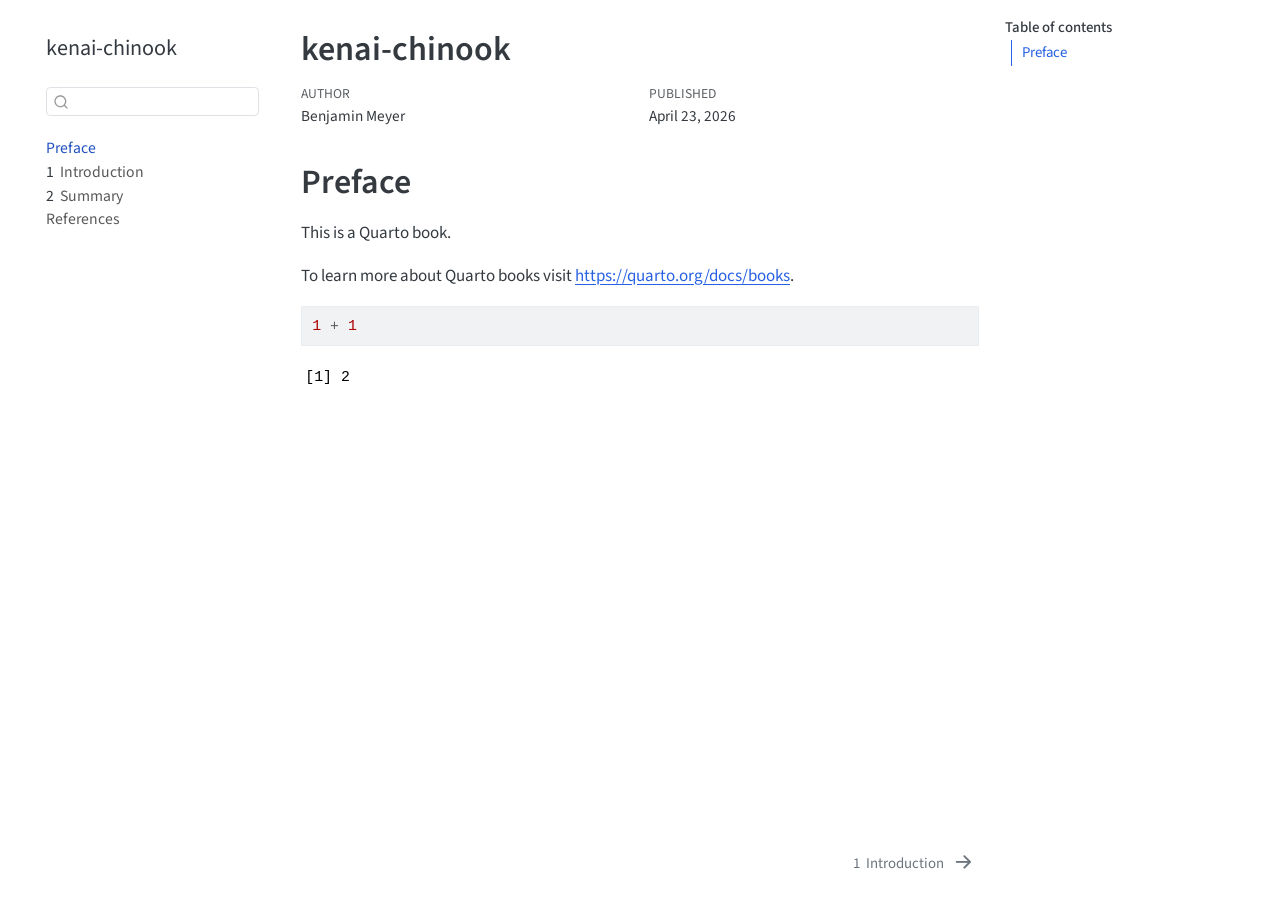
==== _book/index.html @ df3d162c "updated ReadMe" ====
<!DOCTYPE html>
<html xmlns="http://www.w3.org/1999/xhtml" lang="en" xml:lang="en"><head>

<meta charset="utf-8">
<meta name="generator" content="quarto-1.9.36">

<meta name="viewport" content="width=device-width, initial-scale=1.0, user-scalable=yes">

<meta name="author" content="Benjamin Meyer">
<meta name="dcterms.date" content="2026-04-23">

<title>kenai-chinook</title>
<style>
/* Default styles provided by pandoc.
** See https://pandoc.org/MANUAL.html#variables-for-html for config info.
*/
code{white-space: pre-wrap;}
span.smallcaps{font-variant: small-caps;}
div.columns{display: flex; gap: min(4vw, 1.5em);}
div.column{flex: auto; overflow-x: auto;}
div.hanging-indent{margin-left: 1.5em; text-indent: -1.5em;}
ul.task-list{list-style: none;}
ul.task-list li input[type="checkbox"] {
  width: 0.8em;
  margin: 0 0.8em 0.2em -1em; /* quarto-specific, see https://github.com/quarto-dev/quarto-cli/issues/4556 */ 
  vertical-align: middle;
}
/* CSS for syntax highlighting */
html { -webkit-text-size-adjust: 100%; }
pre > code.sourceCode { white-space: pre; position: relative; }
pre > code.sourceCode > span { display: inline-block; line-height: 1.25; }
pre > code.sourceCode > span:empty { height: 1.2em; }
.sourceCode { overflow: visible; }
code.sourceCode > span { color: inherit; text-decoration: inherit; }
div.sourceCode { margin: 1em 0; }
pre.sourceCode { margin: 0; }
@media screen {
div.sourceCode { overflow: auto; }
}
@media print {
pre > code.sourceCode { white-space: pre-wrap; }
pre > code.sourceCode > span { text-indent: -5em; padding-left: 5em; }
}
pre.numberSource code
  { counter-reset: source-line 0; }
pre.numberSource code > span
  { position: relative; left: -4em; counter-increment: source-line; }
pre.numberSource code > span > a:first-child::before
  { content: counter(source-line);
    position: relative; left: -1em; text-align: right; vertical-align: baseline;
    border: none; display: inline-block;
    -webkit-touch-callout: none; -webkit-user-select: none;
    -khtml-user-select: none; -moz-user-select: none;
    -ms-user-select: none; user-select: none;
    padding: 0 4px; width: 4em;
  }
pre.numberSource { margin-left: 3em;  padding-left: 4px; }
div.sourceCode
  {   }
@media screen {
pre > code.sourceCode > span > a:first-child::before { text-decoration: underline; }
}
</style>


<script src="site_libs/quarto-nav/quarto-nav.js"></script>
<script src="site_libs/quarto-nav/headroom.min.js"></script>
<script src="site_libs/clipboard/clipboard.min.js"></script>
<script src="site_libs/quarto-search/autocomplete.umd.js"></script>
<script src="site_libs/quarto-search/fuse.min.js"></script>
<script src="site_libs/quarto-search/quarto-search.js"></script>
<meta name="quarto:offset" content="./">
<link href="./intro.html" rel="next">
<script src="site_libs/quarto-html/quarto.js" type="module"></script>
<script src="site_libs/quarto-html/tabsets/tabsets.js" type="module"></script>
<script src="site_libs/quarto-html/popper.min.js"></script>
<script src="site_libs/quarto-html/tippy.umd.min.js"></script>
<script src="site_libs/quarto-html/anchor.min.js"></script>
<link href="site_libs/quarto-html/tippy.css" rel="stylesheet">
<link href="site_libs/quarto-html/quarto-syntax-highlighting-845c23b38eaddc0f92fda52bfe77a8c8.css" rel="stylesheet" id="quarto-text-highlighting-styles">
<script src="site_libs/bootstrap/bootstrap.min.js"></script>
<link href="site_libs/bootstrap/bootstrap-icons.css" rel="stylesheet">
<link href="site_libs/bootstrap/bootstrap-9e3e5b9121e68b3f077afb32f2c64d95.min.css" rel="stylesheet" append-hash="true" id="quarto-bootstrap" data-mode="light">
<script id="quarto-search-options" type="application/json">{
  "location": "sidebar",
  "copy-button": false,
  "collapse-after": 3,
  "panel-placement": "start",
  "type": "textbox",
  "limit": 50,
  "keyboard-shortcut": [
    "f",
    "/",
    "s"
  ],
  "show-item-context": false,
  "language": {
    "search-no-results-text": "No results",
    "search-matching-documents-text": "matching documents",
    "search-copy-link-title": "Copy link to search",
    "search-hide-matches-text": "Hide additional matches",
    "search-more-match-text": "more match in this document",
    "search-more-matches-text": "more matches in this document",
    "search-clear-button-title": "Clear",
    "search-text-placeholder": "",
    "search-detached-cancel-button-title": "Cancel",
    "search-submit-button-title": "Submit",
    "search-label": "Search"
  }
}</script>


</head>

<body class="nav-sidebar floating quarto-light">

<div id="quarto-search-results"></div>
  <header id="quarto-header" class="headroom fixed-top">
  <nav class="quarto-secondary-nav">
    <div class="container-fluid d-flex">
      <button type="button" class="quarto-btn-toggle btn" data-bs-toggle="collapse" role="button" data-bs-target=".quarto-sidebar-collapse-item" aria-controls="quarto-sidebar" aria-expanded="false" aria-label="Toggle sidebar navigation" onclick="if (window.quartoToggleHeadroom) { window.quartoToggleHeadroom(); }">
        <i class="bi bi-layout-text-sidebar-reverse"></i>
      </button>
        <nav class="quarto-page-breadcrumbs" aria-label="breadcrumb"><ol class="breadcrumb"><li class="breadcrumb-item"><a href="./index.html">Preface</a></li></ol></nav>
        <a class="flex-grow-1" role="navigation" data-bs-toggle="collapse" data-bs-target=".quarto-sidebar-collapse-item" aria-controls="quarto-sidebar" aria-expanded="false" aria-label="Toggle sidebar navigation" onclick="if (window.quartoToggleHeadroom) { window.quartoToggleHeadroom(); }">      
        </a>
      <button type="button" class="btn quarto-search-button" aria-label="Search" onclick="window.quartoOpenSearch();">
        <i class="bi bi-search"></i>
      </button>
    </div>
  </nav>
</header>
<!-- content -->
<div id="quarto-content" class="quarto-container page-columns page-rows-contents page-layout-article">
<!-- sidebar -->
  <nav id="quarto-sidebar" class="sidebar collapse collapse-horizontal quarto-sidebar-collapse-item sidebar-navigation floating overflow-auto">
    <div class="pt-lg-2 mt-2 text-left sidebar-header">
    <div class="sidebar-title mb-0 py-0">
      <a href="./">kenai-chinook</a> 
    </div>
      </div>
        <div class="mt-2 flex-shrink-0 align-items-center">
        <div class="sidebar-search">
        <div id="quarto-search" class="" title="Search"></div>
        </div>
        </div>
    <div class="sidebar-menu-container"> 
    <ul class="list-unstyled mt-1">
        <li class="sidebar-item">
  <div class="sidebar-item-container"> 
  <a href="./index.html" class="sidebar-item-text sidebar-link active">
 <span class="menu-text">Preface</span></a>
  </div>
</li>
        <li class="sidebar-item">
  <div class="sidebar-item-container"> 
  <a href="./intro.html" class="sidebar-item-text sidebar-link">
 <span class="menu-text"><span class="chapter-number">1</span>&nbsp; <span class="chapter-title">Introduction</span></span></a>
  </div>
</li>
        <li class="sidebar-item">
  <div class="sidebar-item-container"> 
  <a href="./summary.html" class="sidebar-item-text sidebar-link">
 <span class="menu-text"><span class="chapter-number">2</span>&nbsp; <span class="chapter-title">Summary</span></span></a>
  </div>
</li>
        <li class="sidebar-item">
  <div class="sidebar-item-container"> 
  <a href="./references.html" class="sidebar-item-text sidebar-link">
 <span class="menu-text">References</span></a>
  </div>
</li>
    </ul>
    </div>
</nav>
<div id="quarto-sidebar-glass" class="quarto-sidebar-collapse-item" data-bs-toggle="collapse" data-bs-target=".quarto-sidebar-collapse-item"></div>
<!-- margin-sidebar -->
    <div id="quarto-margin-sidebar" class="sidebar margin-sidebar">
        <nav id="TOC" role="doc-toc" class="toc-active">
    <h2 id="toc-title">Table of contents</h2>
   
  <ul>
  <li><a href="#preface" id="toc-preface" class="nav-link active" data-scroll-target="#preface">Preface</a></li>
  </ul>
</nav>
    </div>
<!-- main -->
<main class="content" id="quarto-document-content">

<header id="title-block-header" class="quarto-title-block default">
<div class="quarto-title">
<h1 class="title">kenai-chinook</h1>
</div>



<div class="quarto-title-meta">

    <div>
    <div class="quarto-title-meta-heading">Author</div>
    <div class="quarto-title-meta-contents">
             <p>Benjamin Meyer </p>
          </div>
  </div>
    
    <div>
    <div class="quarto-title-meta-heading">Published</div>
    <div class="quarto-title-meta-contents">
      <p class="date">April 23, 2026</p>
    </div>
  </div>
  
    
  </div>
  


</header>


<section id="preface" class="level1 unnumbered">
<h1 class="unnumbered">Preface</h1>
<p>This is a Quarto book.</p>
<p>To learn more about Quarto books visit <a href="https://quarto.org/docs/books" class="uri">https://quarto.org/docs/books</a>.</p>
<div class="cell">
<div class="code-copy-outer-scaffold"><div class="sourceCode cell-code" id="cb1"><pre class="sourceCode r code-with-copy"><code class="sourceCode r"><span id="cb1-1"><a href="#cb1-1" aria-hidden="true" tabindex="-1"></a><span class="dv">1</span> <span class="sc">+</span> <span class="dv">1</span></span></code></pre></div><button title="Copy to Clipboard" class="code-copy-button"><i class="bi"></i></button></div>
<div class="cell-output cell-output-stdout">
<pre><code>[1] 2</code></pre>
</div>
</div>


</section>

</main> <!-- /main -->
<script id="quarto-html-after-body" type="application/javascript">
  window.document.addEventListener("DOMContentLoaded", function (event) {
    const icon = "";
    const anchorJS = new window.AnchorJS();
    anchorJS.options = {
      placement: 'right',
      icon: icon
    };
    anchorJS.add('.anchored');
    const isCodeAnnotation = (el) => {
      for (const clz of el.classList) {
        if (clz.startsWith('code-annotation-')) {                     
          return true;
        }
      }
      return false;
    }
    const onCopySuccess = function(e) {
      // button target
      const button = e.trigger;
      // don't keep focus
      button.blur();
      // flash "checked"
      button.classList.add('code-copy-button-checked');
      var currentTitle = button.getAttribute("title");
      button.setAttribute("title", "Copied!");
      let tooltip;
      if (window.bootstrap) {
        button.setAttribute("data-bs-toggle", "tooltip");
        button.setAttribute("data-bs-placement", "left");
        button.setAttribute("data-bs-title", "Copied!");
        tooltip = new bootstrap.Tooltip(button, 
          { trigger: "manual", 
            customClass: "code-copy-button-tooltip",
            offset: [0, -8]});
        tooltip.show();    
      }
      setTimeout(function() {
        if (tooltip) {
          tooltip.hide();
          button.removeAttribute("data-bs-title");
          button.removeAttribute("data-bs-toggle");
          button.removeAttribute("data-bs-placement");
        }
        button.setAttribute("title", currentTitle);
        button.classList.remove('code-copy-button-checked');
      }, 1000);
      // clear code selection
      e.clearSelection();
    }
    const getTextToCopy = function(trigger) {
      const outerScaffold = trigger.parentElement.cloneNode(true);
      const codeEl = outerScaffold.querySelector('code');
      for (const childEl of codeEl.children) {
        if (isCodeAnnotation(childEl)) {
          childEl.remove();
        }
      }
      return codeEl.innerText;
    }
    const clipboard = new window.ClipboardJS('.code-copy-button:not([data-in-quarto-modal])', {
      text: getTextToCopy
    });
    clipboard.on('success', onCopySuccess);
    if (window.document.getElementById('quarto-embedded-source-code-modal')) {
      const clipboardModal = new window.ClipboardJS('.code-copy-button[data-in-quarto-modal]', {
        text: getTextToCopy,
        container: window.document.getElementById('quarto-embedded-source-code-modal')
      });
      clipboardModal.on('success', onCopySuccess);
    }
      var localhostRegex = new RegExp(/^(?:http|https):\/\/localhost\:?[0-9]*\//);
      var mailtoRegex = new RegExp(/^mailto:/);
        var filterRegex = new RegExp('/' + window.location.host + '/');
      var isInternal = (href) => {
          return filterRegex.test(href) || localhostRegex.test(href) || mailtoRegex.test(href);
      }
      // Inspect non-navigation links and adorn them if external
     var links = window.document.querySelectorAll('a[href]:not(.nav-link):not(.navbar-brand):not(.toc-action):not(.sidebar-link):not(.sidebar-item-toggle):not(.pagination-link):not(.no-external):not([aria-hidden]):not(.dropdown-item):not(.quarto-navigation-tool):not(.about-link)');
      for (var i=0; i<links.length; i++) {
        const link = links[i];
        if (!isInternal(link.href)) {
          // undo the damage that might have been done by quarto-nav.js in the case of
          // links that we want to consider external
          if (link.dataset.originalHref !== undefined) {
            link.href = link.dataset.originalHref;
          }
        }
      }
    function tippyHover(el, contentFn, onTriggerFn, onUntriggerFn) {
      const config = {
        allowHTML: true,
        maxWidth: 500,
        delay: 100,
        arrow: false,
        appendTo: function(el) {
            return el.parentElement;
        },
        interactive: true,
        interactiveBorder: 10,
        theme: 'quarto',
        placement: 'bottom-start',
      };
      if (contentFn) {
        config.content = contentFn;
      }
      if (onTriggerFn) {
        config.onTrigger = onTriggerFn;
      }
      if (onUntriggerFn) {
        config.onUntrigger = onUntriggerFn;
      }
      window.tippy(el, config); 
    }
    const noterefs = window.document.querySelectorAll('a[role="doc-noteref"]');
    for (var i=0; i<noterefs.length; i++) {
      const ref = noterefs[i];
      tippyHover(ref, function() {
        // use id or data attribute instead here
        let href = ref.getAttribute('data-footnote-href') || ref.getAttribute('href');
        try { href = new URL(href).hash; } catch {}
        const id = href.replace(/^#\/?/, "");
        const note = window.document.getElementById(id);
        if (note) {
          return note.innerHTML;
        } else {
          return "";
        }
      });
    }
    const xrefs = window.document.querySelectorAll('a.quarto-xref');
    const processXRef = (id, note) => {
      // Strip column container classes
      const stripColumnClz = (el) => {
        el.classList.remove("page-full", "page-columns");
        if (el.children) {
          for (const child of el.children) {
            stripColumnClz(child);
          }
        }
      }
      stripColumnClz(note)
      if (id === null || id.startsWith('sec-')) {
        // Special case sections, only their first couple elements
        const container = document.createElement("div");
        if (note.children && note.children.length > 2) {
          container.appendChild(note.children[0].cloneNode(true));
          for (let i = 1; i < note.children.length; i++) {
            const child = note.children[i];
            if (child.tagName === "P" && child.innerText === "") {
              continue;
            } else {
              container.appendChild(child.cloneNode(true));
              break;
            }
          }
          if (window.Quarto?.typesetMath) {
            window.Quarto.typesetMath(container);
          }
          return container.innerHTML
        } else {
          if (window.Quarto?.typesetMath) {
            window.Quarto.typesetMath(note);
          }
          return note.innerHTML;
        }
      } else {
        // Remove any anchor links if they are present
        const anchorLink = note.querySelector('a.anchorjs-link');
        if (anchorLink) {
          anchorLink.remove();
        }
        if (window.Quarto?.typesetMath) {
          window.Quarto.typesetMath(note);
        }
        if (note.classList.contains("callout")) {
          return note.outerHTML;
        } else {
          return note.innerHTML;
        }
      }
    }
    for (var i=0; i<xrefs.length; i++) {
      const xref = xrefs[i];
      tippyHover(xref, undefined, function(instance) {
        instance.disable();
        let url = xref.getAttribute('href');
        let hash = undefined; 
        if (url.startsWith('#')) {
          hash = url;
        } else {
          try { hash = new URL(url).hash; } catch {}
        }
        if (hash) {
          const id = hash.replace(/^#\/?/, "");
          const note = window.document.getElementById(id);
          if (note !== null) {
            try {
              const html = processXRef(id, note.cloneNode(true));
              instance.setContent(html);
            } finally {
              instance.enable();
              instance.show();
            }
          } else {
            // See if we can fetch this
            fetch(url.split('#')[0])
            .then(res => res.text())
            .then(html => {
              const parser = new DOMParser();
              const htmlDoc = parser.parseFromString(html, "text/html");
              const note = htmlDoc.getElementById(id);
              if (note !== null) {
                const html = processXRef(id, note);
                instance.setContent(html);
              } 
            }).finally(() => {
              instance.enable();
              instance.show();
            });
          }
        } else {
          // See if we can fetch a full url (with no hash to target)
          // This is a special case and we should probably do some content thinning / targeting
          fetch(url)
          .then(res => res.text())
          .then(html => {
            const parser = new DOMParser();
            const htmlDoc = parser.parseFromString(html, "text/html");
            const note = htmlDoc.querySelector('main.content');
            if (note !== null) {
              // This should only happen for chapter cross references
              // (since there is no id in the URL)
              // remove the first header
              if (note.children.length > 0 && note.children[0].tagName === "HEADER") {
                note.children[0].remove();
              }
              const html = processXRef(null, note);
              instance.setContent(html);
            } 
          }).finally(() => {
            instance.enable();
            instance.show();
          });
        }
      }, function(instance) {
      });
    }
        let selectedAnnoteEl;
        const selectorForAnnotation = ( cell, annotation) => {
          let cellAttr = 'data-code-cell="' + cell + '"';
          let lineAttr = 'data-code-annotation="' +  annotation + '"';
          const selector = 'span[' + cellAttr + '][' + lineAttr + ']';
          return selector;
        }
        const selectCodeLines = (annoteEl) => {
          const doc = window.document;
          const targetCell = annoteEl.getAttribute("data-target-cell");
          const targetAnnotation = annoteEl.getAttribute("data-target-annotation");
          const annoteSpan = window.document.querySelector(selectorForAnnotation(targetCell, targetAnnotation));
          const lines = annoteSpan.getAttribute("data-code-lines").split(",");
          const lineIds = lines.map((line) => {
            return targetCell + "-" + line;
          })
          let top = null;
          let height = null;
          let parent = null;
          if (lineIds.length > 0) {
              //compute the position of the single el (top and bottom and make a div)
              const el = window.document.getElementById(lineIds[0]);
              top = el.offsetTop;
              height = el.offsetHeight;
              parent = el.parentElement.parentElement;
            if (lineIds.length > 1) {
              const lastEl = window.document.getElementById(lineIds[lineIds.length - 1]);
              const bottom = lastEl.offsetTop + lastEl.offsetHeight;
              height = bottom - top;
            }
            if (top !== null && height !== null && parent !== null) {
              // cook up a div (if necessary) and position it 
              let div = window.document.getElementById("code-annotation-line-highlight");
              if (div === null) {
                div = window.document.createElement("div");
                div.setAttribute("id", "code-annotation-line-highlight");
                div.style.position = 'absolute';
                parent.appendChild(div);
              }
              div.style.top = top - 2 + "px";
              div.style.height = height + 4 + "px";
              div.style.left = 0;
              let gutterDiv = window.document.getElementById("code-annotation-line-highlight-gutter");
              if (gutterDiv === null) {
                gutterDiv = window.document.createElement("div");
                gutterDiv.setAttribute("id", "code-annotation-line-highlight-gutter");
                gutterDiv.style.position = 'absolute';
                const codeCell = window.document.getElementById(targetCell);
                const gutter = codeCell.querySelector('.code-annotation-gutter');
                gutter.appendChild(gutterDiv);
              }
              gutterDiv.style.top = top - 2 + "px";
              gutterDiv.style.height = height + 4 + "px";
            }
            selectedAnnoteEl = annoteEl;
          }
        };
        const unselectCodeLines = () => {
          const elementsIds = ["code-annotation-line-highlight", "code-annotation-line-highlight-gutter"];
          elementsIds.forEach((elId) => {
            const div = window.document.getElementById(elId);
            if (div) {
              div.remove();
            }
          });
          selectedAnnoteEl = undefined;
        };
          // Handle positioning of the toggle
      window.addEventListener(
        "resize",
        throttle(() => {
          elRect = undefined;
          if (selectedAnnoteEl) {
            selectCodeLines(selectedAnnoteEl);
          }
        }, 10)
      );
      function throttle(fn, ms) {
      let throttle = false;
      let timer;
        return (...args) => {
          if(!throttle) { // first call gets through
              fn.apply(this, args);
              throttle = true;
          } else { // all the others get throttled
              if(timer) clearTimeout(timer); // cancel #2
              timer = setTimeout(() => {
                fn.apply(this, args);
                timer = throttle = false;
              }, ms);
          }
        };
      }
        // Attach click handler to the DT
        const annoteDls = window.document.querySelectorAll('dt[data-target-cell]');
        for (const annoteDlNode of annoteDls) {
          annoteDlNode.addEventListener('click', (event) => {
            const clickedEl = event.target;
            if (clickedEl !== selectedAnnoteEl) {
              unselectCodeLines();
              const activeEl = window.document.querySelector('dt[data-target-cell].code-annotation-active');
              if (activeEl) {
                activeEl.classList.remove('code-annotation-active');
              }
              selectCodeLines(clickedEl);
              clickedEl.classList.add('code-annotation-active');
            } else {
              // Unselect the line
              unselectCodeLines();
              clickedEl.classList.remove('code-annotation-active');
            }
          });
        }
    const findCites = (el) => {
      const parentEl = el.parentElement;
      if (parentEl) {
        const cites = parentEl.dataset.cites;
        if (cites) {
          return {
            el,
            cites: cites.split(' ')
          };
        } else {
          return findCites(el.parentElement)
        }
      } else {
        return undefined;
      }
    };
    var bibliorefs = window.document.querySelectorAll('a[role="doc-biblioref"]');
    for (var i=0; i<bibliorefs.length; i++) {
      const ref = bibliorefs[i];
      const citeInfo = findCites(ref);
      if (citeInfo) {
        tippyHover(citeInfo.el, function() {
          var popup = window.document.createElement('div');
          citeInfo.cites.forEach(function(cite) {
            var citeDiv = window.document.createElement('div');
            citeDiv.classList.add('hanging-indent');
            citeDiv.classList.add('csl-entry');
            var biblioDiv = window.document.getElementById('ref-' + cite);
            if (biblioDiv) {
              citeDiv.innerHTML = biblioDiv.innerHTML;
            }
            popup.appendChild(citeDiv);
          });
          return popup.innerHTML;
        });
      }
    }
  });
  </script>
<nav class="page-navigation">
  <div class="nav-page nav-page-previous">
  </div>
  <div class="nav-page nav-page-next">
      <a href="./intro.html" class="pagination-link" aria-label="Introduction">
        <span class="nav-page-text"><span class="chapter-number">1</span>&nbsp; <span class="chapter-title">Introduction</span></span> <i class="bi bi-arrow-right-short"></i>
      </a>
  </div>
</nav>
</div> <!-- /content -->




</body></html>
---- _book/site_libs/quarto-html/tippy.css ----
.tippy-box[data-animation=fade][data-state=hidden]{opacity:0}[data-tippy-root]{max-width:calc(100vw - 10px)}.tippy-box{position:relative;background-color:#333;color:#fff;border-radius:4px;font-size:14px;line-height:1.4;white-space:normal;outline:0;transition-property:transform,visibility,opacity}.tippy-box[data-placement^=top]>.tippy-arrow{bottom:0}.tippy-box[data-placement^=top]>.tippy-arrow:before{bottom:-7px;left:0;border-width:8px 8px 0;border-top-color:initial;transform-origin:center top}.tippy-box[data-placement^=bottom]>.tippy-arrow{top:0}.tippy-box[data-placement^=bottom]>.tippy-arrow:before{top:-7px;left:0;border-width:0 8px 8px;border-bottom-color:initial;transform-origin:center bottom}.tippy-box[data-placement^=left]>.tippy-arrow{right:0}.tippy-box[data-placement^=left]>.tippy-arrow:before{border-width:8px 0 8px 8px;border-left-color:initial;right:-7px;transform-origin:center left}.tippy-box[data-placement^=right]>.tippy-arrow{left:0}.tippy-box[data-placement^=right]>.tippy-arrow:before{left:-7px;border-width:8px 8px 8px 0;border-right-color:initial;transform-origin:center right}.tippy-box[data-inertia][data-state=visible]{transition-timing-function:cubic-bezier(.54,1.5,.38,1.11)}.tippy-arrow{width:16px;height:16px;color:#333}.tippy-arrow:before{content:"";position:absolute;border-color:transparent;border-style:solid}.tippy-content{position:relative;padding:5px 9px;z-index:1}
---- _book/site_libs/quarto-html/quarto-syntax-highlighting-845c23b38eaddc0f92fda52bfe77a8c8.css ----
/* quarto syntax highlight colors */
:root {
  --quarto-hl-ot-color: #003B4F;
  --quarto-hl-at-color: #657422;
  --quarto-hl-ss-color: #20794D;
  --quarto-hl-an-color: #5E5E5E;
  --quarto-hl-fu-color: #4758AB;
  --quarto-hl-st-color: #20794D;
  --quarto-hl-cf-color: #003B4F;
  --quarto-hl-op-color: #5E5E5E;
  --quarto-hl-er-color: #AD0000;
  --quarto-hl-bn-color: #AD0000;
  --quarto-hl-al-color: #AD0000;
  --quarto-hl-va-color: #111111;
  --quarto-hl-bu-color: inherit;
  --quarto-hl-ex-color: inherit;
  --quarto-hl-pp-color: #AD0000;
  --quarto-hl-in-color: #5E5E5E;
  --quarto-hl-vs-color: #20794D;
  --quarto-hl-wa-color: #5E5E5E;
  --quarto-hl-do-color: #5E5E5E;
  --quarto-hl-im-color: #00769E;
  --quarto-hl-ch-color: #20794D;
  --quarto-hl-dt-color: #AD0000;
  --quarto-hl-fl-color: #AD0000;
  --quarto-hl-co-color: #5E5E5E;
  --quarto-hl-cv-color: #5E5E5E;
  --quarto-hl-cn-color: #8f5902;
  --quarto-hl-sc-color: #5E5E5E;
  --quarto-hl-dv-color: #AD0000;
  --quarto-hl-kw-color: #003B4F;
}

/* other quarto variables */
:root {
  --quarto-font-monospace: SFMono-Regular, Menlo, Monaco, Consolas, "Liberation Mono", "Courier New", monospace;
}

/* syntax highlight based on Pandoc's rules */
pre > code.sourceCode > span {
  color: #003B4F;
}

code.sourceCode > span {
  color: #003B4F;
}

div.sourceCode,
div.sourceCode pre.sourceCode {
  color: #003B4F;
}

/* Normal */
code span {
  color: #003B4F;
}

/* Alert */
code span.al {
  color: #AD0000;
  font-style: inherit;
}

/* Annotation */
code span.an {
  color: #5E5E5E;
  font-style: inherit;
}

/* Attribute */
code span.at {
  color: #657422;
  font-style: inherit;
}

/* BaseN */
code span.bn {
  color: #AD0000;
  font-style: inherit;
}

/* BuiltIn */
code span.bu {
  font-style: inherit;
}

/* ControlFlow */
code span.cf {
  color: #003B4F;
  font-weight: bold;
  font-style: inherit;
}

/* Char */
code span.ch {
  color: #20794D;
  font-style: inherit;
}

/* Constant */
code span.cn {
  color: #8f5902;
  font-style: inherit;
}

/* Comment */
code span.co {
  color: #5E5E5E;
  font-style: inherit;
}

/* CommentVar */
code span.cv {
  color: #5E5E5E;
  font-style: italic;
}

/* Documentation */
code span.do {
  color: #5E5E5E;
  font-style: italic;
}

/* DataType */
code span.dt {
  color: #AD0000;
  font-style: inherit;
}

/* DecVal */
code span.dv {
  color: #AD0000;
  font-style: inherit;
}

/* Error */
code span.er {
  color: #AD0000;
  font-style: inherit;
}

/* Extension */
code span.ex {
  font-style: inherit;
}

/* Float */
code span.fl {
  color: #AD0000;
  font-style: inherit;
}

/* Function */
code span.fu {
  color: #4758AB;
  font-style: inherit;
}

/* Import */
code span.im {
  color: #00769E;
  font-style: inherit;
}

/* Information */
code span.in {
  color: #5E5E5E;
  font-style: inherit;
}

/* Keyword */
code span.kw {
  color: #003B4F;
  font-weight: bold;
  font-style: inherit;
}

/* Operator */
code span.op {
  color: #5E5E5E;
  font-style: inherit;
}

/* Other */
code span.ot {
  color: #003B4F;
  font-style: inherit;
}

/* Preprocessor */
code span.pp {
  color: #AD0000;
  font-style: inherit;
}

/* SpecialChar */
code span.sc {
  color: #5E5E5E;
  font-style: inherit;
}

/* SpecialString */
code span.ss {
  color: #20794D;
  font-style: inherit;
}

/* String */
code span.st {
  color: #20794D;
  font-style: inherit;
}

/* Variable */
code span.va {
  color: #111111;
  font-style: inherit;
}

/* VerbatimString */
code span.vs {
  color: #20794D;
  font-style: inherit;
}

/* Warning */
code span.wa {
  color: #5E5E5E;
  font-style: italic;
}

.prevent-inlining {
  content: "</";
}

/*# sourceMappingURL=ac89f0bb514bba72461919f78549e31c.css.map */
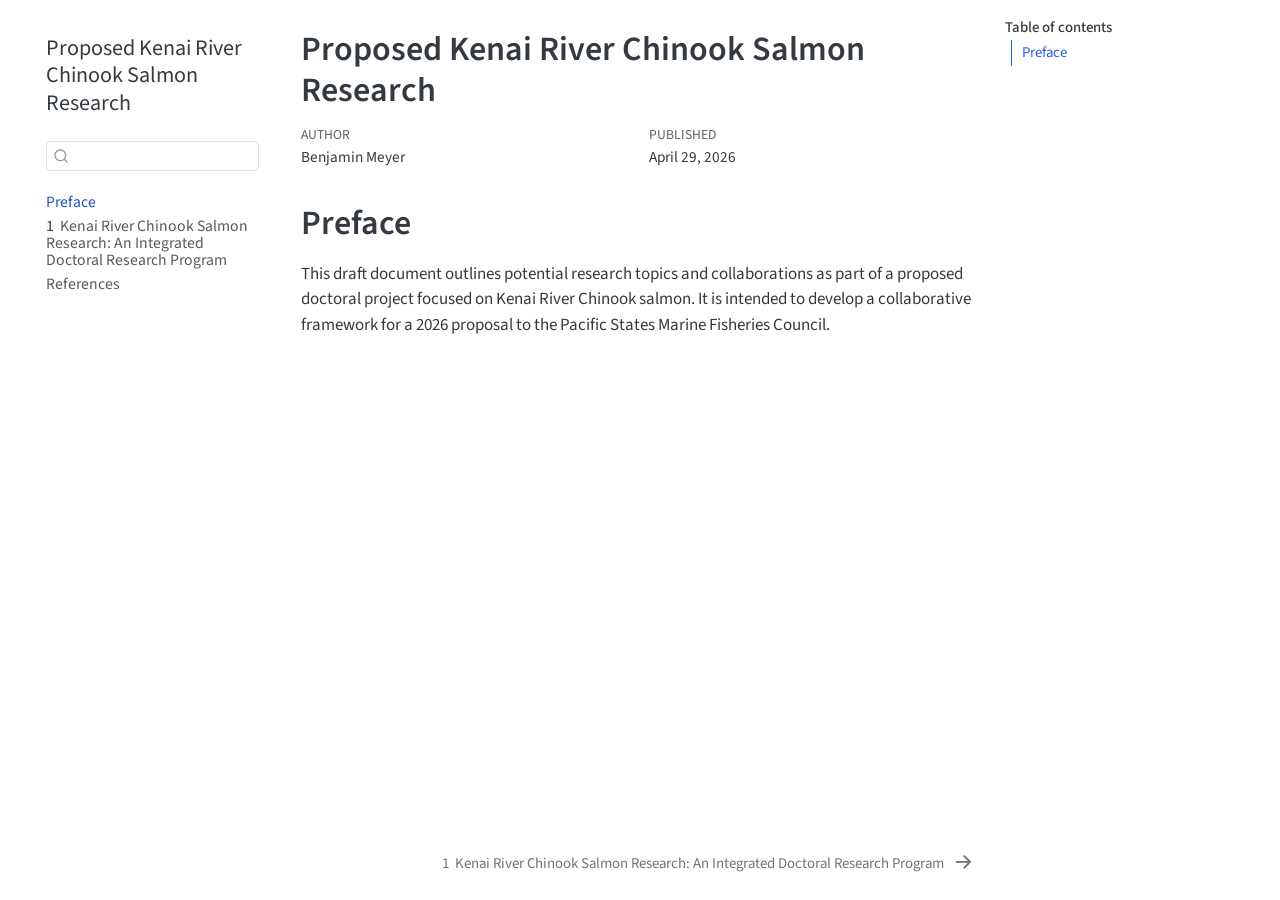
==== commit ee2c0f5a: "commit" ====
--- a/_book/index.html
+++ b/_book/index.html
@@ -7,9 +7,9 @@
 <meta name="viewport" content="width=device-width, initial-scale=1.0, user-scalable=yes">
 
 <meta name="author" content="Benjamin Meyer">
-<meta name="dcterms.date" content="2026-04-23">
-
-<title>kenai-chinook</title>
+<meta name="dcterms.date" content="2026-04-29">
+
+<title>Proposed Kenai River Chinook Salmon Research</title>
 <style>
 /* Default styles provided by pandoc.
 ** See https://pandoc.org/MANUAL.html#variables-for-html for config info.
@@ -25,41 +25,6 @@
   margin: 0 0.8em 0.2em -1em; /* quarto-specific, see https://github.com/quarto-dev/quarto-cli/issues/4556 */ 
   vertical-align: middle;
 }
-/* CSS for syntax highlighting */
-html { -webkit-text-size-adjust: 100%; }
-pre > code.sourceCode { white-space: pre; position: relative; }
-pre > code.sourceCode > span { display: inline-block; line-height: 1.25; }
-pre > code.sourceCode > span:empty { height: 1.2em; }
-.sourceCode { overflow: visible; }
-code.sourceCode > span { color: inherit; text-decoration: inherit; }
-div.sourceCode { margin: 1em 0; }
-pre.sourceCode { margin: 0; }
-@media screen {
-div.sourceCode { overflow: auto; }
-}
-@media print {
-pre > code.sourceCode { white-space: pre-wrap; }
-pre > code.sourceCode > span { text-indent: -5em; padding-left: 5em; }
-}
-pre.numberSource code
-  { counter-reset: source-line 0; }
-pre.numberSource code > span
-  { position: relative; left: -4em; counter-increment: source-line; }
-pre.numberSource code > span > a:first-child::before
-  { content: counter(source-line);
-    position: relative; left: -1em; text-align: right; vertical-align: baseline;
-    border: none; display: inline-block;
-    -webkit-touch-callout: none; -webkit-user-select: none;
-    -khtml-user-select: none; -moz-user-select: none;
-    -ms-user-select: none; user-select: none;
-    padding: 0 4px; width: 4em;
-  }
-pre.numberSource { margin-left: 3em;  padding-left: 4px; }
-div.sourceCode
-  {   }
-@media screen {
-pre > code.sourceCode > span > a:first-child::before { text-decoration: underline; }
-}
 </style>
 
 
@@ -70,7 +35,7 @@
 <script src="site_libs/quarto-search/fuse.min.js"></script>
 <script src="site_libs/quarto-search/quarto-search.js"></script>
 <meta name="quarto:offset" content="./">
-<link href="./intro.html" rel="next">
+<link href="./concept_note.html" rel="next">
 <script src="site_libs/quarto-html/quarto.js" type="module"></script>
 <script src="site_libs/quarto-html/tabsets/tabsets.js" type="module"></script>
 <script src="site_libs/quarto-html/popper.min.js"></script>
@@ -136,7 +101,7 @@
   <nav id="quarto-sidebar" class="sidebar collapse collapse-horizontal quarto-sidebar-collapse-item sidebar-navigation floating overflow-auto">
     <div class="pt-lg-2 mt-2 text-left sidebar-header">
     <div class="sidebar-title mb-0 py-0">
-      <a href="./">kenai-chinook</a> 
+      <a href="./">Proposed Kenai River Chinook Salmon Research</a> 
     </div>
       </div>
         <div class="mt-2 flex-shrink-0 align-items-center">
@@ -154,14 +119,8 @@
 </li>
         <li class="sidebar-item">
   <div class="sidebar-item-container"> 
-  <a href="./intro.html" class="sidebar-item-text sidebar-link">
- <span class="menu-text"><span class="chapter-number">1</span>&nbsp; <span class="chapter-title">Introduction</span></span></a>
-  </div>
-</li>
-        <li class="sidebar-item">
-  <div class="sidebar-item-container"> 
-  <a href="./summary.html" class="sidebar-item-text sidebar-link">
- <span class="menu-text"><span class="chapter-number">2</span>&nbsp; <span class="chapter-title">Summary</span></span></a>
+  <a href="./concept_note.html" class="sidebar-item-text sidebar-link">
+ <span class="menu-text"><span class="chapter-number">1</span>&nbsp; <span class="chapter-title">Kenai River Chinook Salmon Research: An Integrated Doctoral Research Program</span></span></a>
   </div>
 </li>
         <li class="sidebar-item">
@@ -179,7 +138,7 @@
         <nav id="TOC" role="doc-toc" class="toc-active">
     <h2 id="toc-title">Table of contents</h2>
    
-  <ul>
+  <ul class="collapse">
   <li><a href="#preface" id="toc-preface" class="nav-link active" data-scroll-target="#preface">Preface</a></li>
   </ul>
 </nav>
@@ -189,7 +148,7 @@
 
 <header id="title-block-header" class="quarto-title-block default">
 <div class="quarto-title">
-<h1 class="title">kenai-chinook</h1>
+<h1 class="title">Proposed Kenai River Chinook Salmon Research</h1>
 </div>
 
 
@@ -206,7 +165,7 @@
     <div>
     <div class="quarto-title-meta-heading">Published</div>
     <div class="quarto-title-meta-contents">
-      <p class="date">April 23, 2026</p>
+      <p class="date">April 29, 2026</p>
     </div>
   </div>
   
@@ -220,14 +179,7 @@
 
 <section id="preface" class="level1 unnumbered">
 <h1 class="unnumbered">Preface</h1>
-<p>This is a Quarto book.</p>
-<p>To learn more about Quarto books visit <a href="https://quarto.org/docs/books" class="uri">https://quarto.org/docs/books</a>.</p>
-<div class="cell">
-<div class="code-copy-outer-scaffold"><div class="sourceCode cell-code" id="cb1"><pre class="sourceCode r code-with-copy"><code class="sourceCode r"><span id="cb1-1"><a href="#cb1-1" aria-hidden="true" tabindex="-1"></a><span class="dv">1</span> <span class="sc">+</span> <span class="dv">1</span></span></code></pre></div><button title="Copy to Clipboard" class="code-copy-button"><i class="bi"></i></button></div>
-<div class="cell-output cell-output-stdout">
-<pre><code>[1] 2</code></pre>
-</div>
-</div>
+<p>This draft document outlines potential research topics and collaborations as part of a proposed doctoral project focused on Kenai River Chinook salmon. It is intended to develop a collaborative framework for a 2026 proposal to the Pacific States Marine Fisheries Council.</p>
 
 
 </section>
@@ -637,8 +589,8 @@
   <div class="nav-page nav-page-previous">
   </div>
   <div class="nav-page nav-page-next">
-      <a href="./intro.html" class="pagination-link" aria-label="Introduction">
-        <span class="nav-page-text"><span class="chapter-number">1</span>&nbsp; <span class="chapter-title">Introduction</span></span> <i class="bi bi-arrow-right-short"></i>
+      <a href="./concept_note.html" class="pagination-link" aria-label="Kenai River Chinook Salmon Research: An Integrated Doctoral Research Program">
+        <span class="nav-page-text"><span class="chapter-number">1</span>&nbsp; <span class="chapter-title">Kenai River Chinook Salmon Research: An Integrated Doctoral Research Program</span></span> <i class="bi bi-arrow-right-short"></i>
       </a>
   </div>
 </nav>
